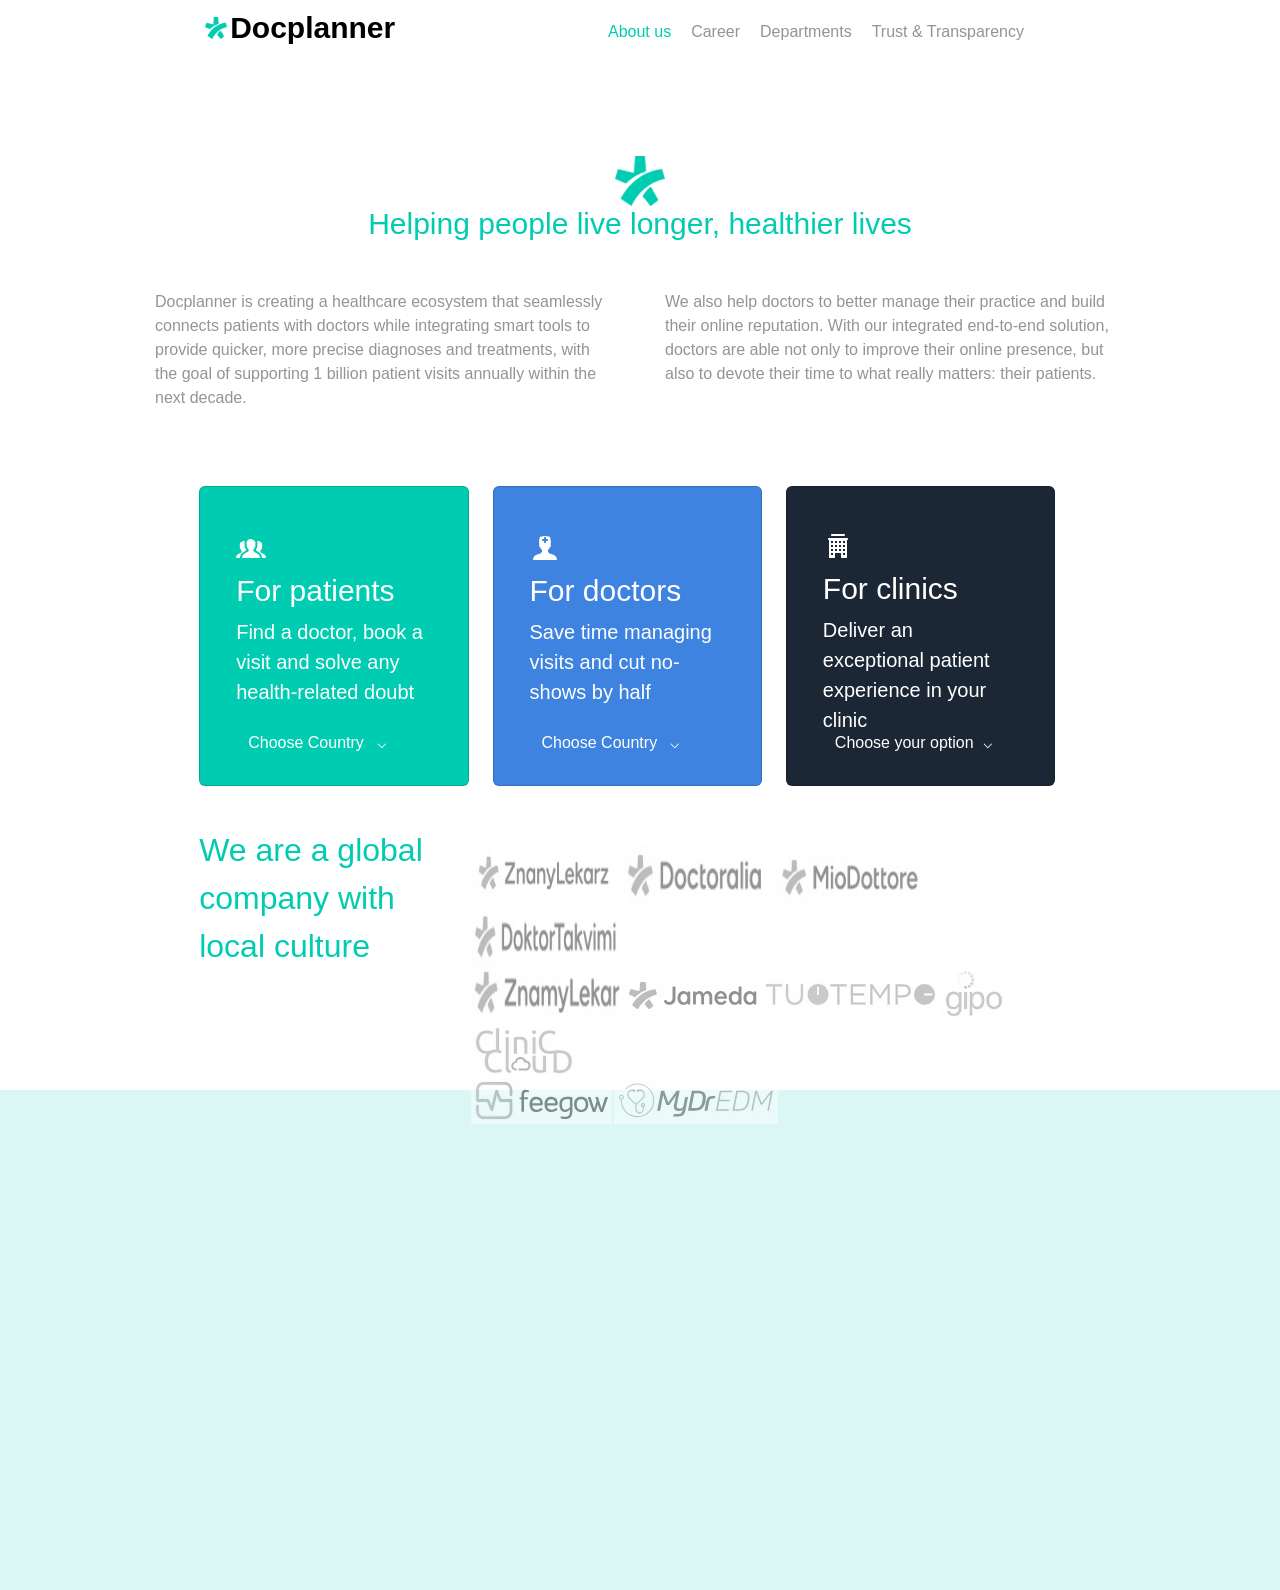
==== Docplanner/Index.html @ d64ce475 "Milestone 1" ====
<!DOCTYPE html>
<html lang="en">
<head>
    <meta charset="UTF-8">
    <meta name="viewport" content="width=device-width, initial-scale=1.0">
    <link href="https://cdn.jsdelivr.net/npm/bootstrap@5.3.8/dist/css/bootstrap.min.css" rel="stylesheet" integrity="sha384-sRIl4kxILFvY47J16cr9ZwB07vP4J8+LH7qKQnuqkuIAvNWLzeN8tE5YBujZqJLB" crossorigin="anonymous">
    <!-- Mettre le CDN CSS avant stylesheet style.css est conseillé pour l'application des propriétés CSS du reste du code -->
    <link rel="stylesheet" href="style.css">
    <link rel="icon" href="Asset/logo.png" type="image/png">
    <title>Docplanner Group</title>
</head>
<body>
    <header>
        <nav>
            <div class="navbar">
                <img src="Asset/logo.png" alt="docplanner-Logo" class="docplanner-Logo">
                <a class="navbar-brand" href="#">Docplanner</a>
            </div>
            <ul class="nav-links">
                <li><a href="#" id="navbar-First">About us</a></li>
                <li><a href="#">Career</a></li>
                <li><a href="#">Departments</a></li>
                <li><a href="#">Trust & Transparency</a></li>
            </ul>
        </nav>
    </header>
    <br>
        <br><br><br>
        <img src="Asset/logo.png" alt="docplanner logo" class="main-logo" >
        <h1>Helping people live longer, healthier lives</h1>


<div class="paragraph">
  <div class="parag"><p>Docplanner is creating a healthcare ecosystem that seamlessly connects patients with doctors while integrating smart tools to provide quicker, more precise diagnoses and treatments, with the goal of supporting 1 billion patient visits annually within the next decade.</p></div>
  <div class="parag"><p>We also help doctors to better manage their practice and build their online reputation. With our integrated end-to-end solution, doctors are able not only to improve their online presence, but also to devote their time to what really matters: their patients.</p></div>
    </div>
  
  
  
  
  
  <div class="container">
      <div class="row">
        <div class="col-md-4">


        
         <div class="card card1">
          <div class="card-body">
            <img src="Asset/icon-patients.svg" alt="Icone patients" class="icn-patient" >
              <h5 class="card-title">For patients</h5>
              <p class="card-text">
                Find a doctor, book a visit and solve any health-related doubt
              </p>
              <a class="btn btn-primary">Choose Country <span class="btn-icon">&nbsp&nbsp⌵</span></a>
              <!--  Span pour insérer un caractère spécial -->
            </div>
            </div>
          </div>
          


                <div class="col-md-4">
          <div class="card card2">
            <div class="card-body">
              <img src="Asset/icon-doctors.svg" alt="Icone doctors" class="icn-doctors" >
              <h5 class="card-title">For doctors</h5>
              <p class="card-text">
               Save time managing visits and cut no-shows by half
              </p>
             <a class="btn btn-primary">Choose Country <span class="btn-icon">&nbsp&nbsp⌵</span></a>
            </div>
          </div>
        </div>



                <div class="col-md-4">
          <div class="card card3">
            <div class="card-body">
              <img src="Asset/icon-clinics.svg" alt="Icone clinics" class="icn-clinics" >
              <h5 class="card-title">For clinics</h5>
              <p class="card-text">
              Deliver an exceptional patient experience in your clinic
              </p>
              <a class="btn btn-primary">Choose your option<span class="btn-icon">&nbsp&nbsp⌵</span></a>
         </div>
          </div>
           </div>



<div class="block3">

  <!-- Colonne 1 : texte + card texte -->
  <div class="card-block3">
    <p class="txt-block3">We are a global company with local culture</p>
  </div>

  <!-- Colonne 2 : table -->
  <div class="card-block3">
    <table>
      <tr>
        <td class="logo-tab"><img src="Asset/ZnanyLekarz.jpg" alt="ZnanyLekarz" class="logo-cat1"></td>
        <td class="logo-tab"><img src="Asset/Doctoralia.jpg" alt="Doctoralia" class="logo-cat1"></td>
        <td class="logo-tab"><img src="Asset/Miodottore.jpg" alt="Miodottore" class="logo-cat1"></td>
        <td class="logo-tab"><img src="Asset/DoktorTakvimi.jpg" alt="DoktorTakvimi" class="logo-cat1"></td>
      </tr>
      <tr>
        <td class="logo-tab"><img src="Asset/ZnanyLekar.jpg" alt="ZnanyLekar" class="logo-cat1"></td>
        <td class="logo-tab"><img src="Asset/Jameda.jpg" alt="Jameda"></td>
        <td class="logo-tab"><img src="Asset/Tuotempo.jpg" alt="Tuotempo"></td>
        <td class="logo-tab"><img src="Asset/Gipo.jpg" alt="Gipo"></td>
        <td class="logo-tab"><img src="Asset/Cliniccloud.jpg" alt="Cliniccloud"></td>
      </tr>
      <tr>
        <td class="logo-tab"><img src="Asset/Feegow.jpg" alt="Feegow"></td>
        <td class="logo-tab"><img src="Asset/MyDrEDM.jpg" alt="MyDrEDM"></td>
      </tr>
    </table>
  </div>
</div>
</div>
</div>

</br>
<Section class="block4">





</Section>






          

       





    
    </main>
    <footer>

    </footer>
    <script src="https://cdn.jsdelivr.net/npm/bootstrap@5.3.8/dist/js/bootstrap.bundle.min.js" integrity="sha384-FKyoEForCGlyvwx9Hj09JcYn3nv7wiPVlz7YYwJrWVcXK/BmnVDxM+D2scQbITxI" crossorigin="anonymous"></script>
</body>
</html>
---- Docplanner/style.css ----
body {
    font-family: Arial, sans-serif;
    background-color:var(--secondary-color);
    margin: 0;
    padding: 0px;
    overflow-x: hidden;     /*  Désactive la barre de défilement horizontale */
}
:root { 
    --primary-color:#00ccb1;
    --secondary-color: white;
    --navbar-color: #919596;
    --text-color: #212529;
    --block4-color: #daf7f5;
}
header {
    position: -webkit-sticky; /* pour fixer la barre supérieure de Header */
    position: sticky;
    padding: 30px 0px ;
    width: 100%; 
    top: 0;          
    left: 0; 
    background-color:var(--secondary-color);
    height: 20px;
    z-index: 1000;
}
.docplanner-Logo {
    position: fixed;
    top: 17px;
    left: 16%;
    width: 22px;
    height: 22px;
}
.navbar-brand {
    position: fixed;
    display: flex;  /* pour aligner les éléments horizontalement */    
    justify-content:flex-start; /* pour afficher les éléments à gauche */
    top: 0%;
    left: 18%;
    font-size: 30px;
    font-weight: bold;
    
}
.nav-links {
    position: fixed; /* pour positionner les liens de navigation de manière fixe */
    top: 20px; /* pour positionner les liens de navigation à 20px du haut */
    right: 20%; /* pour positionner les liens de navigation à 20px de la droite */
    width: 100%; /* pour que les liens de navigation prennent toute la largeur de l'écran */
    display: flex; /* pour aligner les éléments horizontalement */
    justify-content: flex-end; /* pour afficher les éléments à droite */
    gap: 20px; /* espace entre les liens */
    list-style: none; /* pour enlever les puces des listes */
    text-decoration: none; /* Pour désactiver le soulignement */
    
}
a {
    text-decoration: none; 
    color: var(--navbar-color)
}
#navbar-First {
    color: var(--primary-color);
}
.main-logo {
  display: block;  /* affichage en block */
  margin-left: auto; /* une astuce CSS très utilisée pour pousser un élément vers la droite de son conteneur */
  margin-right: auto; /* une astuce CSS très utilisée pour pousser un élément vers la droite de son conteneur */
    width: 50px;
    height: 50px;
}
h1 {
    text-align: center; /* Pour aligner le texte au centre */
    color: var(--primary-color);
    font-size: 30px;
    font-weight: normal; /* Pour annuler l'écriture en gras */
}
.paragraph {
  display: flex;          /* Active Flexbox */
  justify-content: center; /* Centre les cartes horizontalement */
  gap: 10px;              /* Espace entre les deux cartes */
  padding: 20px;
  right: 20%;
}
.parag {
  background: none; /* Annuler le background color */
  border:none; /* Annuler la bordure */
  color: var(--navbar-color) ;
  padding: 20px;
  width: 45%;             /* Largeur de chaque carte */
  width: 500px;
  font-size: 16px;
}
.container {
  display: flex;          /* Active Flexbox */
  justify-content: center; /* Centre les cartes horizontalement */
  gap: 10px;              /* Espace entre les deux cartes */
  padding: 20px;
  width:70%;
  height: 400px;
  margin-left: 14%;
  margin-right: auto;
}
.card {
    display: flex;      
    justify-content: center;
    padding: 20px;
    text-align: left;
    height: 300px;
}
.card:hover { /* Changer le curseur en 'main' sur un bouton au survol */
       cursor: pointer;
        border-color: #fff;
       box-shadow: 0 0 15px 5px rgba(255, 255, 255, 0.5);
       /* box-shadow: horizontal vertical flou étalement couleur */
     filter: brightness(1.1); /* 110% de luminosité */
}
.card1 {
    background-color: #00ccb1;
    color: var(--secondary-color);
    
}
.card2 {
    background-color: #3e83e0;
    color: var(--secondary-color);
}
.card3 {
    background-color: #1b2735;
    color: var(--secondary-color);
}
.card-title {
    top: 30%;
    text-decoration: none;
    font-size: 30px;  
}
.card-text {
    font-size: 20px;
    font-family:'Lucida Sans', 'Lucida Sans Regular', 'Lucida Grande', 'Lucida Sans Unicode', Geneva, Verdana, sans-serif;
    text-decoration: none;
}
.btn-primary {
    position: absolute;
    bottom: 10%;
    padding-bottom: 0px;
    background: none;
    border: none;
}
.icn-patient {
 height: 50px;
   width: 30px;

}
.icn-doctors {
 height: 50px;
   width: 30px;
}
.icn-clinics {
 height: 50px;
   width: 30px;

}

btn btn-primary {
    color: var(--secondary-color);
}



.block3 {
  display: grid;
  grid-template-columns: 0.6fr 1.4fr; /* Deux colonnes de taille différent */
  gap: 20px;
  padding-top: 40px;
  
}

.txt-card-block3 {
    padding: 50px 0px;
    
}

table {
    width: 100%;
    border-collapse: collapse; /* Fusionne les bordures */
    margin: 20px 0;
    font-size: 18px;
    font-family: sans-serif;
    
}

.txt-block3 {
    color: var(--primary-color);
    font-family: 'Lucida Sans', 'Lucida Sans Regular', 'Lucida Grande', 'Lucida Sans Unicode', Geneva, Verdana, sans-serif;
    font-size: 32px;
}

.logo-tab {
    display: inline;
    filter: grayscale(100%);/* 100% = noir et blanc total */
    opacity: 0.5; /* 50% de transparence par défaut */
    
}
.logo-tab:hover {
    filter: none;
    opacity: unset;
}
.logo-cat1 {
    width: 150px;
    height: 60px;
}


.block4 {
   
    
    background-color: var(--block4-color);
    width: 100vw;
    height: 500px;
    margin-top: 200px;
    margin-left: auto;
   
    

}
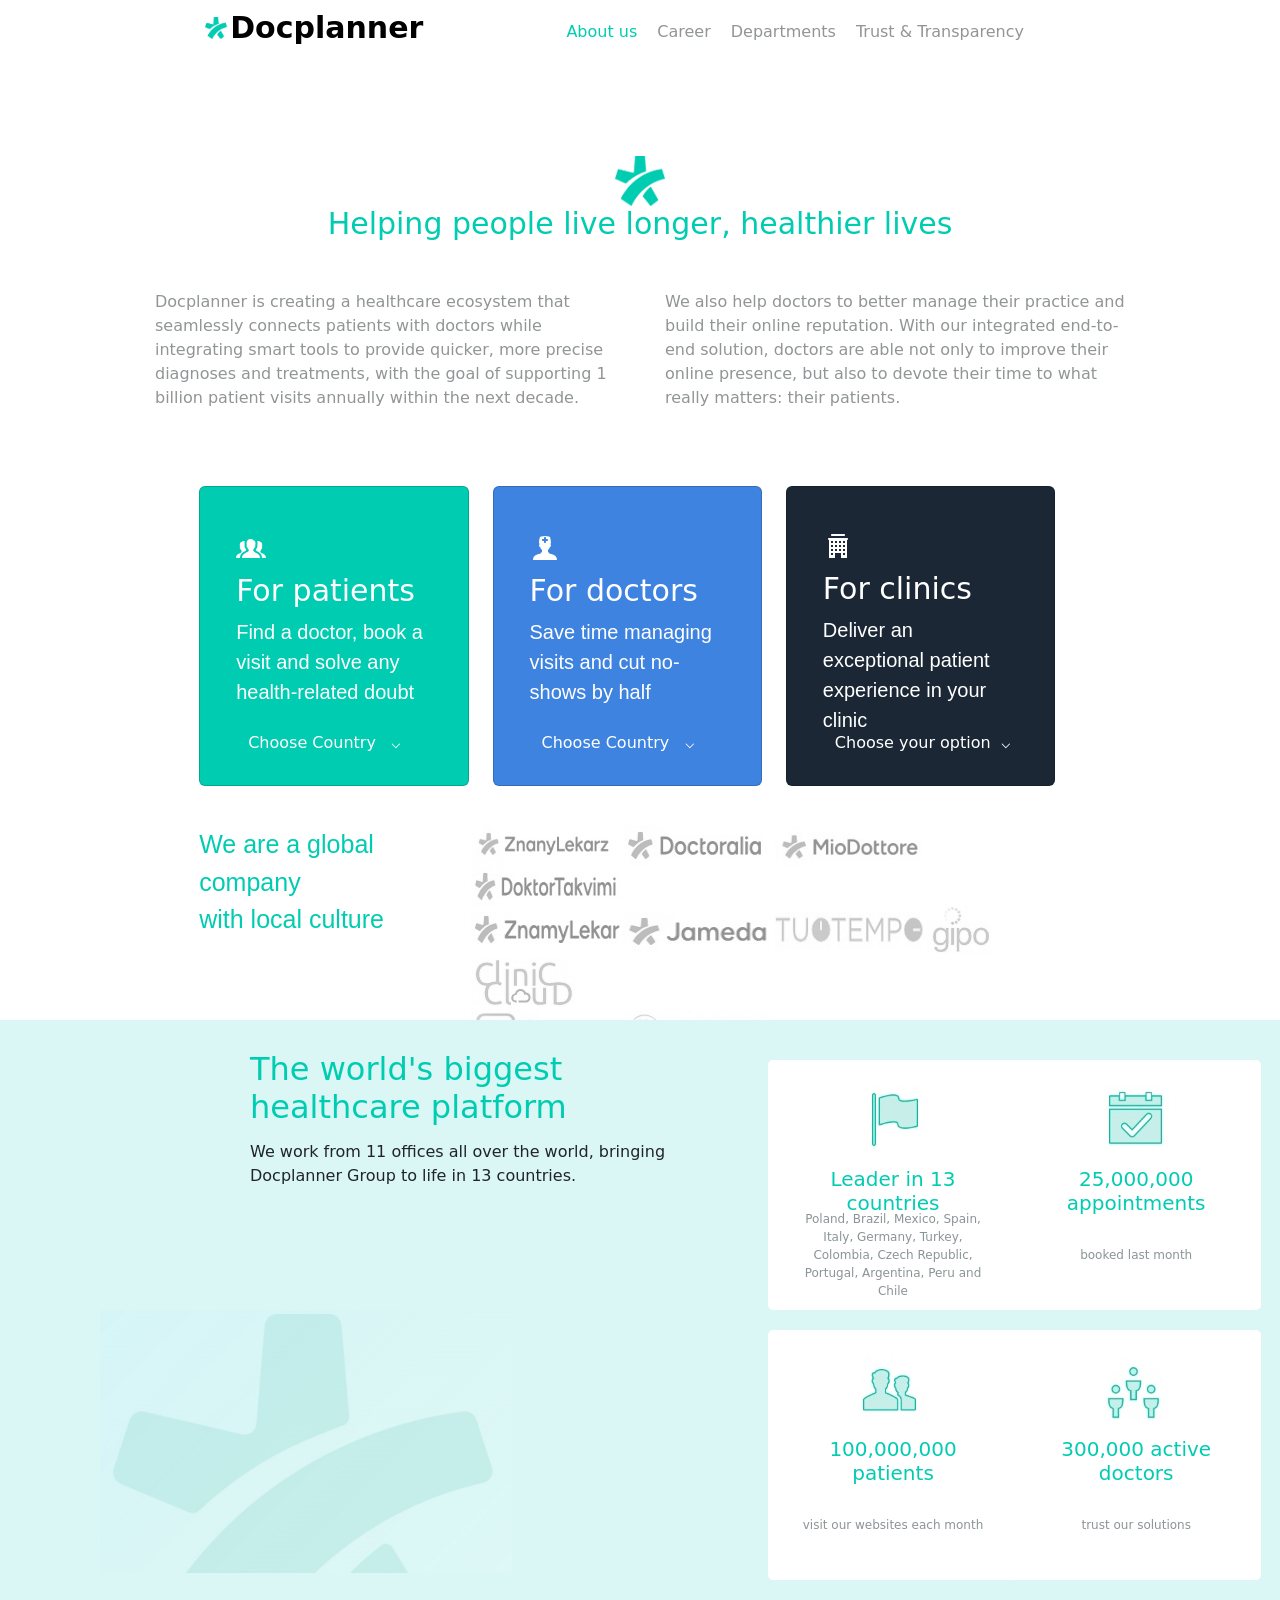
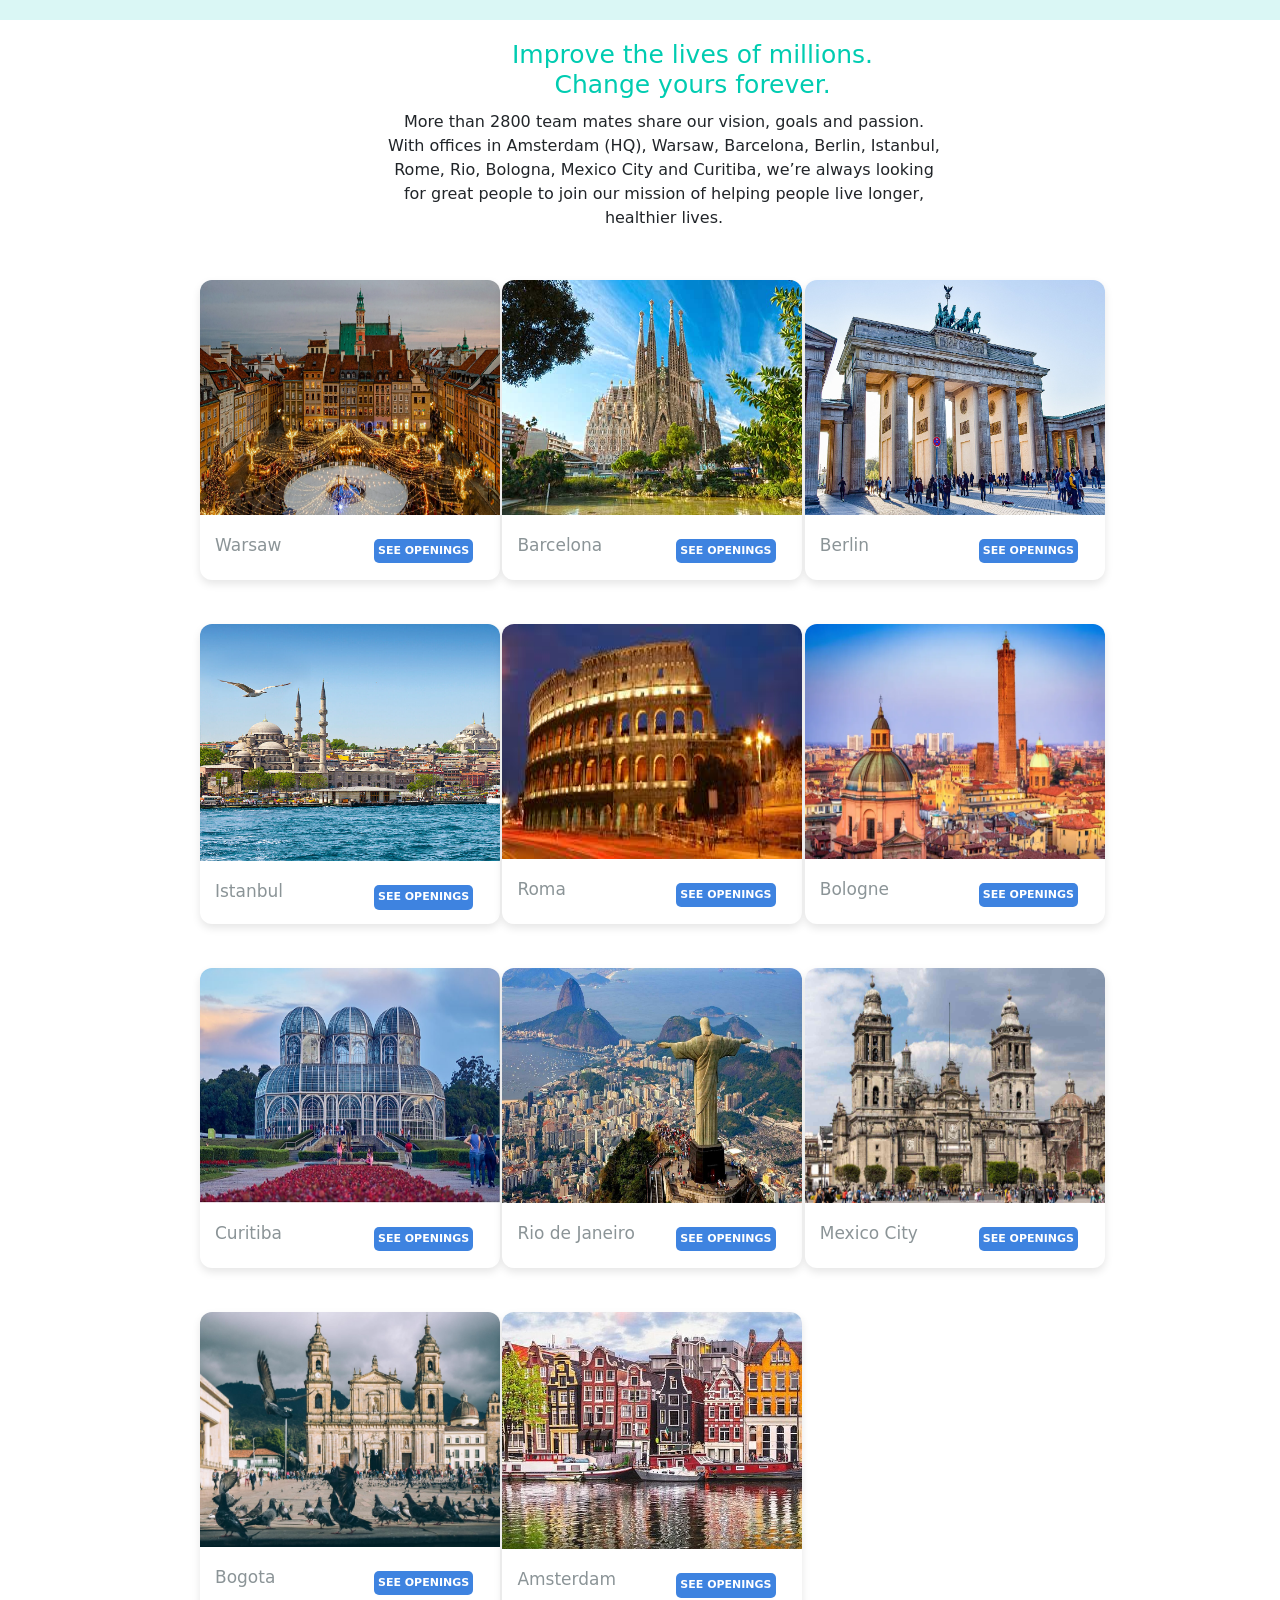
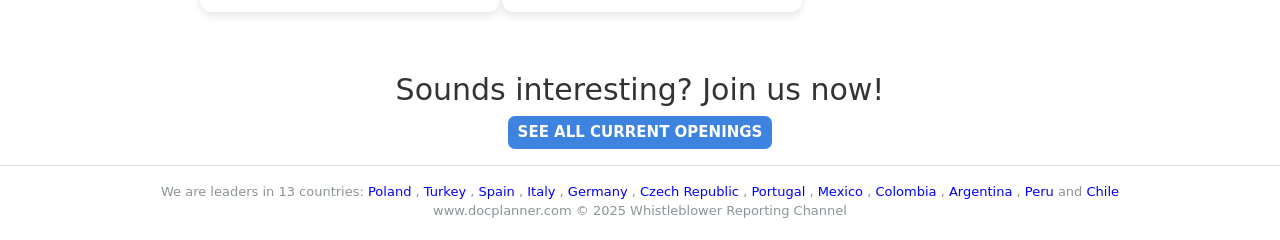
==== commit f67bc292: "Milestone 2" ====
--- a/Docplanner/Index.html
+++ b/Docplanner/Index.html
@@ -8,6 +8,7 @@
     <link rel="stylesheet" href="style.css">
     <link rel="icon" href="Asset/logo.png" type="image/png">
     <title>Docplanner Group</title>
+    
 </head>
 <body>
     <header>
@@ -35,9 +36,7 @@
   <div class="parag"><p>We also help doctors to better manage their practice and build their online reputation. With our integrated end-to-end solution, doctors are able not only to improve their online presence, but also to devote their time to what really matters: their patients.</p></div>
     </div>
   
-  
-  
-  
+  <!--block2-->
   
   <div class="container">
       <div class="row">
@@ -94,7 +93,7 @@
 
   <!-- Colonne 1 : texte + card texte -->
   <div class="card-block3">
-    <p class="txt-block3">We are a global company with local culture</p>
+    <p class="txt-block3">We are a global company<br> with local culture</p>
   </div>
 
   <!-- Colonne 2 : table -->
@@ -108,14 +107,14 @@
       </tr>
       <tr>
         <td class="logo-tab"><img src="Asset/ZnanyLekar.jpg" alt="ZnanyLekar" class="logo-cat1"></td>
-        <td class="logo-tab"><img src="Asset/Jameda.jpg" alt="Jameda"></td>
-        <td class="logo-tab"><img src="Asset/Tuotempo.jpg" alt="Tuotempo"></td>
+        <td class="logo-tab"><img src="Asset/Jameda.jpg" alt="Jameda"class="logo-cat1"></td>
+        <td class="logo-tab"><img src="Asset/Tuotempo.jpg" alt="Tuotempo" class="logo-cat1"></td>
         <td class="logo-tab"><img src="Asset/Gipo.jpg" alt="Gipo"></td>
         <td class="logo-tab"><img src="Asset/Cliniccloud.jpg" alt="Cliniccloud"></td>
       </tr>
       <tr>
-        <td class="logo-tab"><img src="Asset/Feegow.jpg" alt="Feegow"></td>
-        <td class="logo-tab"><img src="Asset/MyDrEDM.jpg" alt="MyDrEDM"></td>
+        <td class="logo-tab"><img src="Asset/Feegow.jpg" alt="Feegow"class="logo-cat1"></td>
+        <td class="logo-tab"><img src="Asset/MyDrEDM.jpg" alt="MyDrEDM"class="logo-cat1"></td>
       </tr>
     </table>
   </div>
@@ -123,32 +122,198 @@
 </div>
 </div>
 
+</div>
+
 </br>
-<Section class="block4">
-
-
-
-
-
-</Section>
-
-
-
-
-
-
-          
-
+<div class="block4">
+
+<div>
+  <h2 class="titre-block4">The world's biggest
+healthcare platform</h2>
+<p class="paragraphe-block4">We work from 11 offices all over the world, bringing Docplanner Group to life in 13 countries.</p>
+<img src="Asset/block4bgrimg.jpg" alt="imgage bgr block4" id="img-bgr-block4">
+</div>
+
+
+
+<div class="card1-b4">
+  <div class="img-b4">
+    <img src="Asset/img-card1-b4.jpg" alt="image1-block4">
+  </div>
+  <h2 class="title-Img-b4">Leader in 13 countries</h2>
+  <div class="card-body-b4">
+    Poland, Brazil, Mexico, Spain, Italy, Germany, Turkey, Colombia, Czech Republic, Portugal, Argentina, Peru and Chile
+  </div>
+</div>
+
+<div class="card2-b4">
+  <div class="img-b4">
+    <img src="Asset/img-card2-b4.jpg" alt="image1-block4"></div>
+    <h2 class="title-Img-b4">25,000,000
+appointments</h2>
+  <div class="card-body-b4">
+    booked last month
+  </div>
+</div>
+
+
+
+<div class="card3-b4">
+  <div class="img-b4">
+    <img src="Asset/img-card3-b4.jpg" alt="image1-block4"></div>
+    <h2 class="title-Img-b4">100,000,000
+patients</h2>
+  <div class="card-body-b4">
+    visit our websites each month
+  </div>
+</div>
+
+
+<div class="card4-b4">
+  <div class="img-b4">
+    <img src="Asset/img-card4-b4.jpg" alt="image1-block4"></div>
+    <h2 class="title-Img-b4">300,000
+active doctors</h2>
+  <div class="card-body-b4">
+    trust our solutions
+  </div>
+</div>
+</div>
        
-
-
-
-
-
-    
+</div>
+
+<div class="block5">
+  <h2 class="title-b5">Improve the lives of millions.<br>Change yours forever.</h2>
+
+  <p class="paragraph-b5">More than 2800 team mates share our vision, goals and passion. With offices in Amsterdam (HQ), Warsaw, Barcelona, Berlin, Istanbul, Rome, Rio, Bologna, Mexico City and Curitiba, we’re always looking for great people to join our mission of helping people live longer, healthier lives.</p>
+</div>
+
+
+
+
+<div class="block6">
+
+
+<div class="row row-cols-1 row-cols-md-3 g-4">
+  <div class="col">
+    <div class="card-b6">
+      <img src="Asset/warsaw.png" class="card-img-b6" alt="Warsaw">
+      <div class="card-body-b6">
+        <h5 class="card-title-b6">Warsaw</h5>
+         <button type="button" class="btn-b6">SEE OPENINGS</button>
+      </div>
+    </div>
+  </div>
+  <div class="col">
+    <div class="card-b6">
+      <img src="Asset/barcelona.jpg" class="card-img-b6" alt="barcelona">
+      <div class="card-body-b6">
+        <h5 class="card-title-b6">Barcelona</h5>
+         <button type="button" class="btn-b6">SEE OPENINGS</button>
+      </div>
+    </div>
+  </div>
+  <div class="col">
+    <div class="card-b6">
+      <img src="Asset/berlin.jpg" class="card-img-b6" alt="berlin">
+      <div class="card-body-b6">
+        <h5 class="card-title-b6">Berlin</h5>
+         <button type="button" class="btn-b6">SEE OPENINGS</button>
+      </div>
+    </div>
+  </div>
+  <div class="col">
+    <div class="card-b6">
+      <img src="Asset/istanbul.jpg" class="card-img-b6" alt="istanbul">
+      <div class="card-body-b6">
+        <h5 class="card-title-b6">Istanbul</h5>
+         <button type="button" class="btn-b6">SEE OPENINGS</button>
+      </div>
+    </div>
+  </div>
+  <div class="col">
+    <div class="card-b6">
+      <img src="Asset/roma.jpg" class="card-img-b6" alt="roma">
+      <div class="card-body-b6">
+        <h5 class="card-title-b6">Roma</h5>
+         <button type="button" class="btn-b6">SEE OPENINGS</button>
+      </div>
+    </div>
+  </div>
+  <div class="col">
+    <div class="card-b6">
+      <img src="Asset/bologne.jpg" class="card-img-b6" alt="bologne">
+      <div class="card-body-b6">
+        <h5 class="card-title-b6">Bologne</h5>
+         <button type="button" class="btn-b6">SEE OPENINGS</button>
+      </div>
+    </div>
+  </div>
+  <div class="col">
+    <div class="card-b6">
+      <img src="Asset/curitiba.jpg" class="card-img-b6" alt="curitiba">
+      <div class="card-body-b6">
+        <h5 class="card-title-b6">Curitiba</h5>
+         <button type="button" class="btn-b6">SEE OPENINGS</button>
+      </div>
+    </div>
+  </div>
+  <div class="col">
+    <div class="card-b6">
+      <img src="Asset/rio.jpg" class="card-img-b6" alt="rio">
+      <div class="card-body-b6">
+        <h5 class="card-title-b6">Rio de Janeiro</h5>
+         <button type="button" class="btn-b6">SEE OPENINGS</button>
+      </div>
+    </div>
+  </div>
+  <div class="col">
+    <div class="card-b6">
+      <img src="Asset/mexico.jpg" class="card-img-b6" alt="mexico">
+      <div class="card-body-b6">
+        <h5 class="card-title-b6">Mexico City</h5>
+         <button type="button" class="btn-b6">SEE OPENINGS</button>
+      </div>
+    </div>
+  </div>
+  <div class="col">
+    <div class="card-b6">
+      <img src="Asset/bogota.jpg" class="card-img-b6" alt="Bogota">
+      <div class="card-body-b6">
+        <h5 class="card-title-b6">Bogota</h5>
+         <button type="button" class="btn-b6">SEE OPENINGS</button>
+      </div>
+    </div>
+  </div>
+  <div class="col">
+    <div class="card-b6">
+      <img src="Asset/Amsterdam.jpg" class="card-img-b6" alt="Amsterdam">
+      <div class="card-body-b6">
+        <h5 class="card-title-b6">Amsterdam</h5>
+         <button type="button" class="btn-b6">SEE OPENINGS</button>
+      </div>
+    </div>
+  </div>
+</div>
+
+
+</div>
+
+<div class="block7">
+  <h1 class="Title-b7">Sounds interesting? Join us now!</h1>
+   <button type="button" class="btn-b7">SEE ALL CURRENT OPENINGS</button>
+
+
+
+</div>
+
+
+
     </main>
     <footer>
-
+      <hr>
+     <p class="p-footer"> We are leaders in 13 countries: <a class="a-footer"> Poland </a>,<a class="a-footer"> Turkey </a> ,<a class="a-footer"> Spain </a>,<a class="a-footer"> Italy </a>,<a class="a-footer"> Germany </a>,<a class="a-footer"> Czech Republic </a>,<a class="a-footer"> Portugal </a>,<a class="a-footer"> Mexico </a>,<a class="a-footer"> Colombia </a>,<a class="a-footer"> Argentina </a>,<a class="a-footer"> Peru </a> and <a class="a-footer"> Chile </a></p>
+     <p class="p-footer">www.docplanner.com &copy; 2025 <a class="a-footer2">Whistleblower Reporting Channel</a></p> <br>
     </footer>
     <script src="https://cdn.jsdelivr.net/npm/bootstrap@5.3.8/dist/js/bootstrap.bundle.min.js" integrity="sha384-FKyoEForCGlyvwx9Hj09JcYn3nv7wiPVlz7YYwJrWVcXK/BmnVDxM+D2scQbITxI" crossorigin="anonymous"></script>
 </body>
--- a/Docplanner/style.css
+++ b/Docplanner/style.css
@@ -1,5 +1,5 @@
 body {
-    font-family: Arial, sans-serif;
+    font-family: system-ui, -apple-system, BlinkMacSystemFont, 'Segoe UI', Roboto, Oxygen, Ubuntu, Cantarell, 'Open Sans', 'Helvetica Neue', sans-serif;
     background-color:var(--secondary-color);
     margin: 0;
     padding: 0px;
@@ -11,6 +11,7 @@
     --navbar-color: #919596;
     --text-color: #212529;
     --block4-color: #daf7f5;
+    --light-black: #8b9497;
 }
 header {
     position: -webkit-sticky; /* pour fixer la barre supérieure de Header */
@@ -104,6 +105,8 @@
     padding: 20px;
     text-align: left;
     height: 300px;
+    transition: all 0.2s ease-in-out; /* Assure la fluidité de l'animation */
+    cursor: pointer;
 }
 .card:hover { /* Changer le curseur en 'main' sur un bouton au survol */
        cursor: pointer;
@@ -112,6 +115,12 @@
        /* box-shadow: horizontal vertical flou étalement couleur */
      filter: brightness(1.1); /* 110% de luminosité */
 }
+/* Animation au clic */
+.card:active {
+  transform: scale(0.95) translateY(5px); /* Réduit la taille et déplace vers le bas */
+  box-shadow: 0 2px 3px rgba(0, 0, 0, 0.15); /* Réduit l'ombre pour simuler l'enfoncement */
+}
+
 .card1 {
     background-color: #00ccb1;
     color: var(--secondary-color);
@@ -179,7 +188,7 @@
 table {
     width: 100%;
     border-collapse: collapse; /* Fusionne les bordures */
-    margin: 20px 0;
+    margin:  0;
     font-size: 18px;
     font-family: sans-serif;
     
@@ -188,13 +197,15 @@
 .txt-block3 {
     color: var(--primary-color);
     font-family: 'Lucida Sans', 'Lucida Sans Regular', 'Lucida Grande', 'Lucida Sans Unicode', Geneva, Verdana, sans-serif;
-    font-size: 32px;
+    font-size: 25px;
+    font-weight: lighter;
 }
 
 .logo-tab {
     display: inline;
     filter: grayscale(100%);/* 100% = noir et blanc total */
     opacity: 0.5; /* 50% de transparence par défaut */
+    gap: 10px;
     
 }
 .logo-tab:hover {
@@ -202,20 +213,246 @@
     opacity: unset;
 }
 .logo-cat1 {
-    width: 150px;
-    height: 60px;
-}
-
+     width: 150px;
+    height: 40px;
+
+}
 
 .block4 {
-   
-    
+    position: relative;
     background-color: var(--block4-color);
     width: 100vw;
-    height: 500px;
-    margin-top: 200px;
+    height: 600px;
+    margin-top: 130px;
     margin-left: auto;
+  
+}
+
+#img-bgr-block4 {
+    position: relative;
+     padding-top: 290px;
+    padding-left: 100px;
+  width: 40%; /* L'image occupera 40% de la largeur de son conteneur */
+  height: auto; /* Maintient le ratio hauteur/largeur */
+}
+
+.titre-block4 {
+    display:flex;
+    position: absolute;
+    justify-content: flex-start;
+    margin-top: 30px;
+    margin-left: 250px;
+    color: var(--primary-color);
+    max-width: 350px;
+    z-index: 100;
+}
+.paragraphe-block4 {
+    position: absolute;
+    justify-content: flex-start;
+    margin-top: 120px;
+    margin-left: 250px;
+    max-width: 450px;
+    color: var(--text-color);
+}
+
+.card1-b4, .card2-b4, .card3-b4, .card4-b4 {
+    display: flex;
+    flex-direction: column;      /* empile image + texte verticalement */
+    align-items: center;         /* centre horizontalement */
+    justify-content: center;     /* centre verticalement */
+    position: absolute;
+    padding: 20px;
+    background-color: var(--secondary-color);
+    width: 250px;
+    height: 250px;
+    border-radius: 5px;
+    box-sizing: border-box;      /* padding inclus dans width/height */
+}
+
+/* Rangée 1 */
+.card1-b4 { top: 40px;  left: 60%; }
+.card2-b4 { top: 40px;  left: 79%; }
+
+/* Rangée 2 */
+.card3-b4 { top: 310px; left: 60%; }
+.card4-b4 { top: 310px; left: 79%; }
+
+.img-b4 {
+    display: flex;
+    position: absolute;
+    flex-direction: row;
+    justify-content:center;
+    align-items: flex-start;
+    width: 50%;
+    height:auto;
+    top: 10%;
+    margin-bottom: 100px;
    
-    
-
-}
+}
+
+.title-Img-b4 {
+    position: absolute;
+    text-align: center;
+    margin-top: 20px;
+    font-size: 20px;
+    width: 180px;
+    color: var(--primary-color);
+    font-weight: lighter;
+
+}
+.card-body-b4 {
+    position: absolute;
+    text-align: center;
+    font-size: 12px;
+    padding-top: 140px;
+    width: 200px;
+    color: var(--light-black);
+
+ }
+
+
+.block5 {
+    display: flex;
+    position: relative;
+    margin-bottom: 50px;
+   
+}
+.title-b5 {
+    position: absolute;
+    text-align: center;
+     max-width: 450px;
+    font-size: 25px;
+    left: 40%;
+    margin-top: 20px;
+    color: var(--primary-color);
+}
+.paragraph-b5 {
+     position: absolute;
+     text-align: center;
+     max-width: 560px;
+     left: 30%;
+    align-content: center;
+    margin-top: 90px;
+}
+
+.block6 {
+    display: flex;
+    position: relative;
+    max-width: 69%;
+    margin-top: 250px;
+    margin-left: 200px;
+    margin-right: auto;
+    margin-bottom: 50px; 
+}
+   
+
+/* Le conteneur de la carte */
+.card-b6 {
+    display: flex;
+    flex-direction: column;
+    justify-content: center;
+    width: 300px;
+    height: 300px;
+    background-color: #ffffff;
+    border-radius: 12px;
+    box-shadow: 0 4px 8px rgba(0, 0, 0, 0.1);
+    overflow: hidden;
+    margin: 10px auto;
+    transition: box-shadow 0.3s ease, transform 0.3s ease;   
+
+}
+.card-b6:hover {
+    box-shadow: 0 12px 24px rgba(0, 0, 0, 0.2); 
+}
+
+.card-img-b6 {
+    width: 100%;
+    height: 80%;
+}
+
+/* Le contenu global (pour gérer les espacements internes) */
+.card-body-b6 {
+    padding: 15px;
+}
+
+/* Le titre de la carte */
+.card-title-b6 {
+    display: flex;
+        flex-direction: column;
+    justify-content: center;
+    padding-top: 5px;
+    font-size: 17px;
+    font-weight:400;
+    color:var(--light-black); /* Couleur du titre */
+    margin: 0 0 10px 0; /* Supprime les marges par défaut et ajoute un espace en bas */
+    line-height: 1.2;
+}
+
+.btn-b6 {
+  display: flex;
+  position:absolute;
+  font-size: 11px;
+  background-color: #3e83e0;
+  margin-left: 18%;
+  margin-top: -3%;
+  color: #fff;
+  border: 0px;
+  border-radius: 5px;
+  padding: 4px;
+ 
+  font-weight: bold;
+}
+
+.Title-b7 {
+    color: #333;
+}
+
+.btn-b7 {
+    display: flex;
+    justify-content: center;
+    max-width: 100vw;
+    margin-left: auto;
+    margin-right: auto;
+    font-size: 15px;
+  background-color: #3e83e0;
+  font-weight: bold;
+  border: 0px solid;
+  color: white;
+  padding: 5px 10px 5px 10px;
+  border-radius: 7px;
+}
+footer {
+    text-align: center;
+    font-size: 13px;
+    color: var(--light-black);
+
+footer {
+     margin-bottom: 20px;
+}
+
+}
+.a-footer {
+    color: blue;          /* Couleur par défaut des liens non visités */
+  background: none;     /* Supprime tout fond éventuel */
+  padding: 0;           /* Supprime l'espacement interne */
+  margin: 0;            /* Supprime l'espacement externe */
+}
+
+
+.a-footer:hover {
+text-decoration: underline; /* Soulignement par défaut */
+cursor:pointer;   /* Curseur en forme de main */
+}
+
+.a-footer2 {
+    color: var(--light-black);          /* Couleur par défaut des liens non visités */ 
+}
+
+.a-footer2:hover {
+text-decoration: underline; /* Soulignement par défaut */
+cursor:pointer;   /* Curseur en forme de main */
+}
+
+.p-footer {
+    margin: 0 ;
+}
